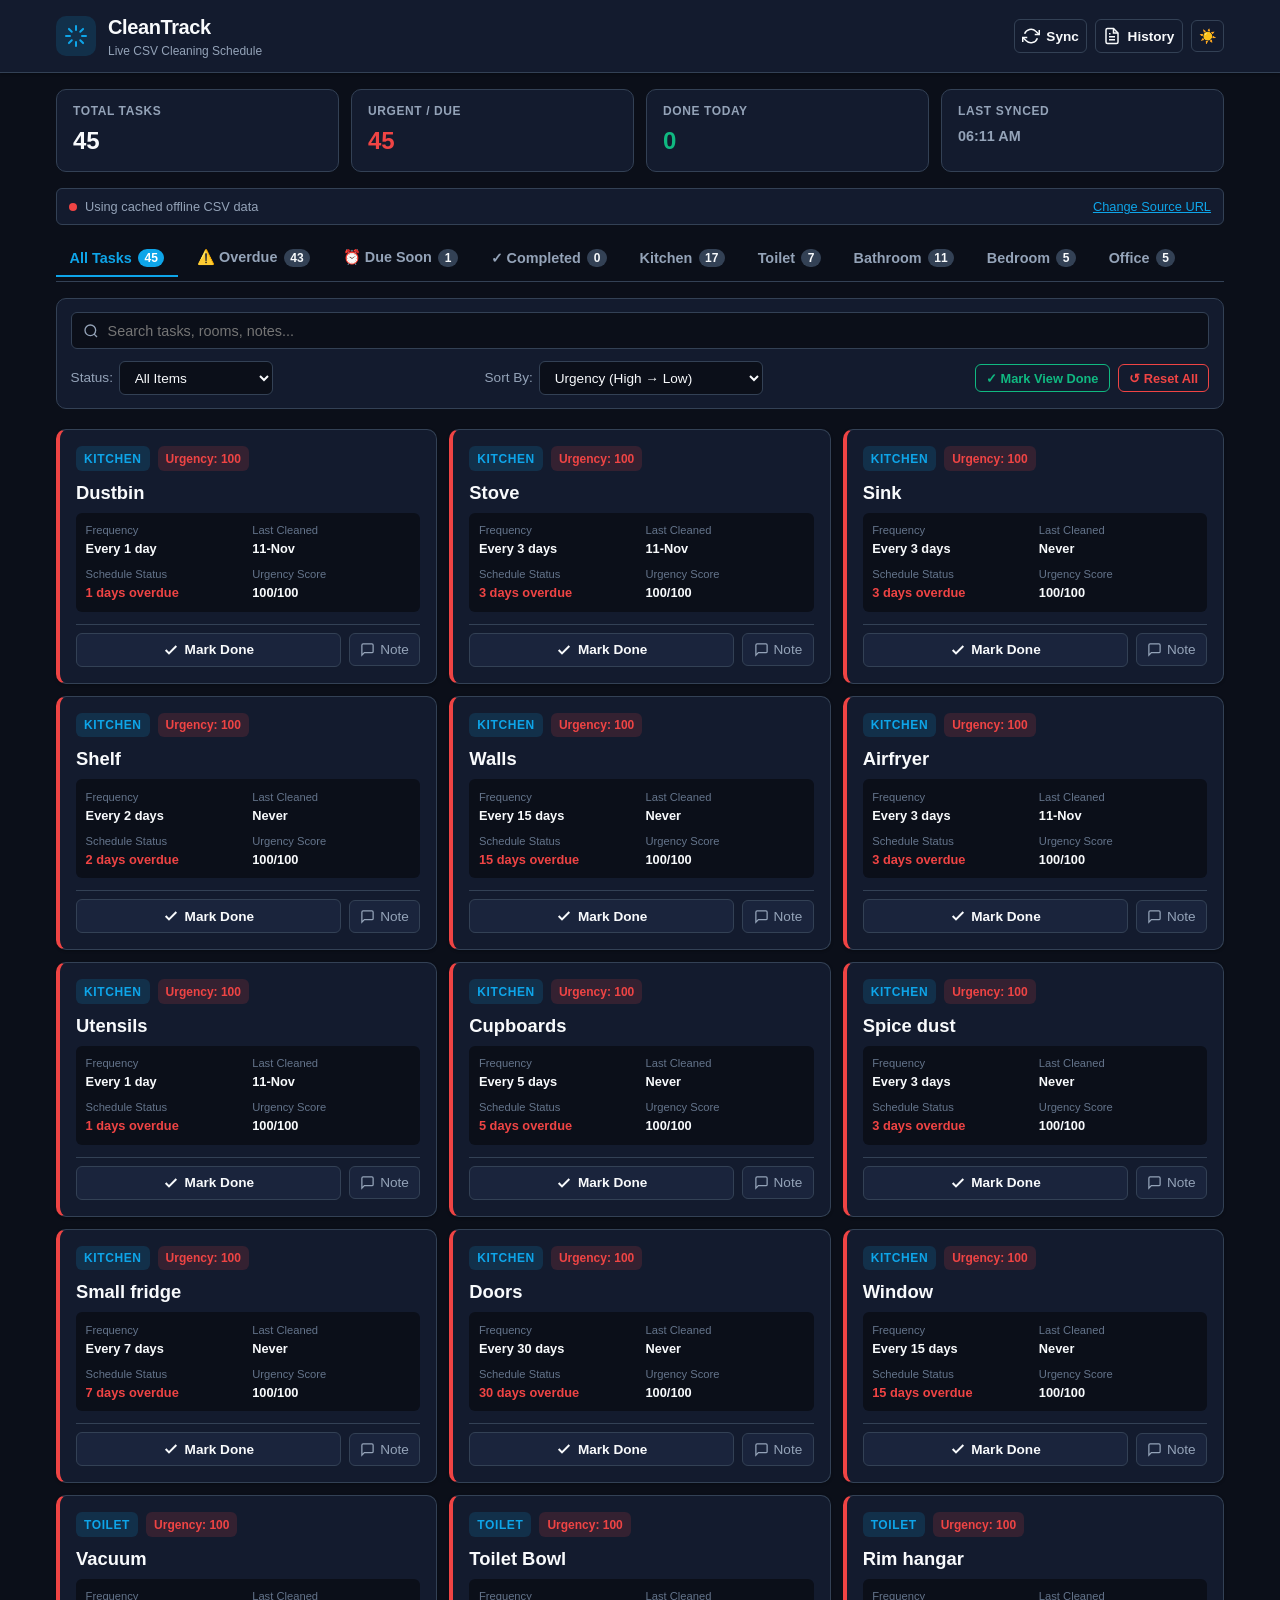
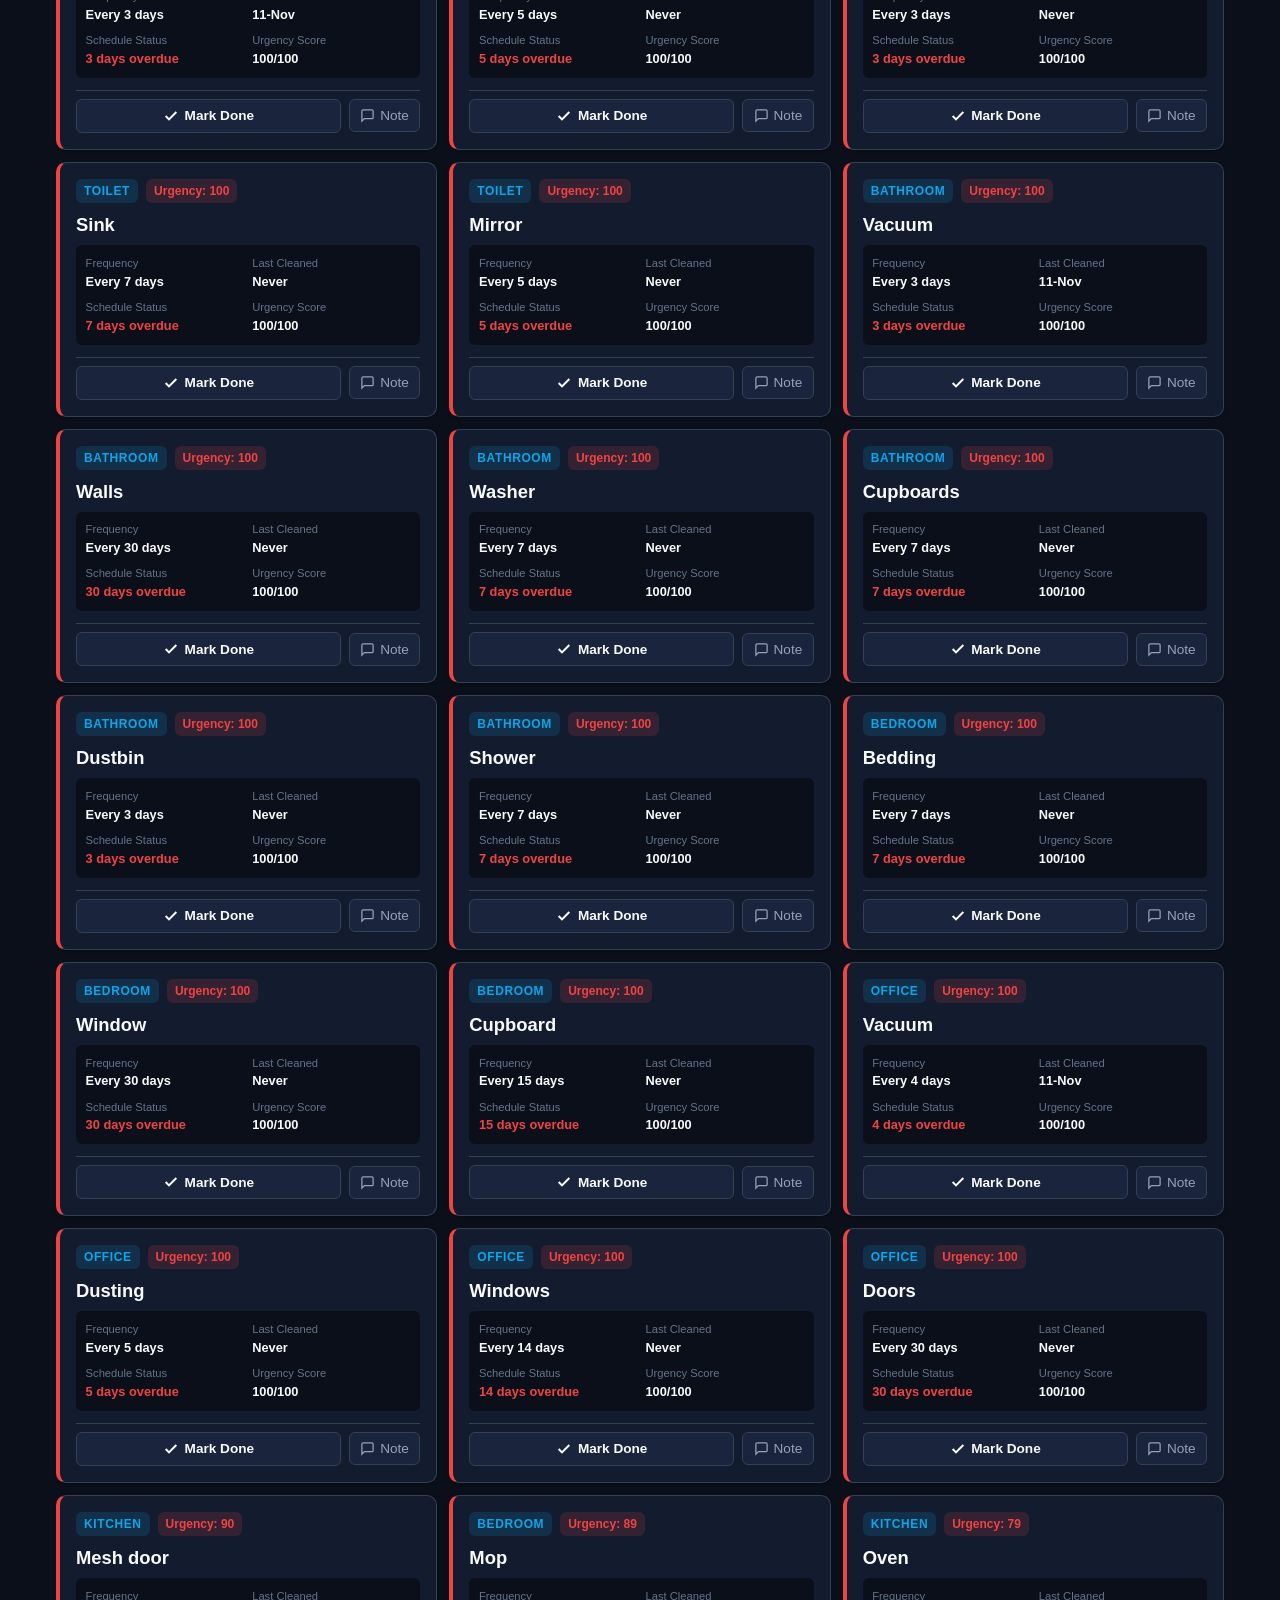
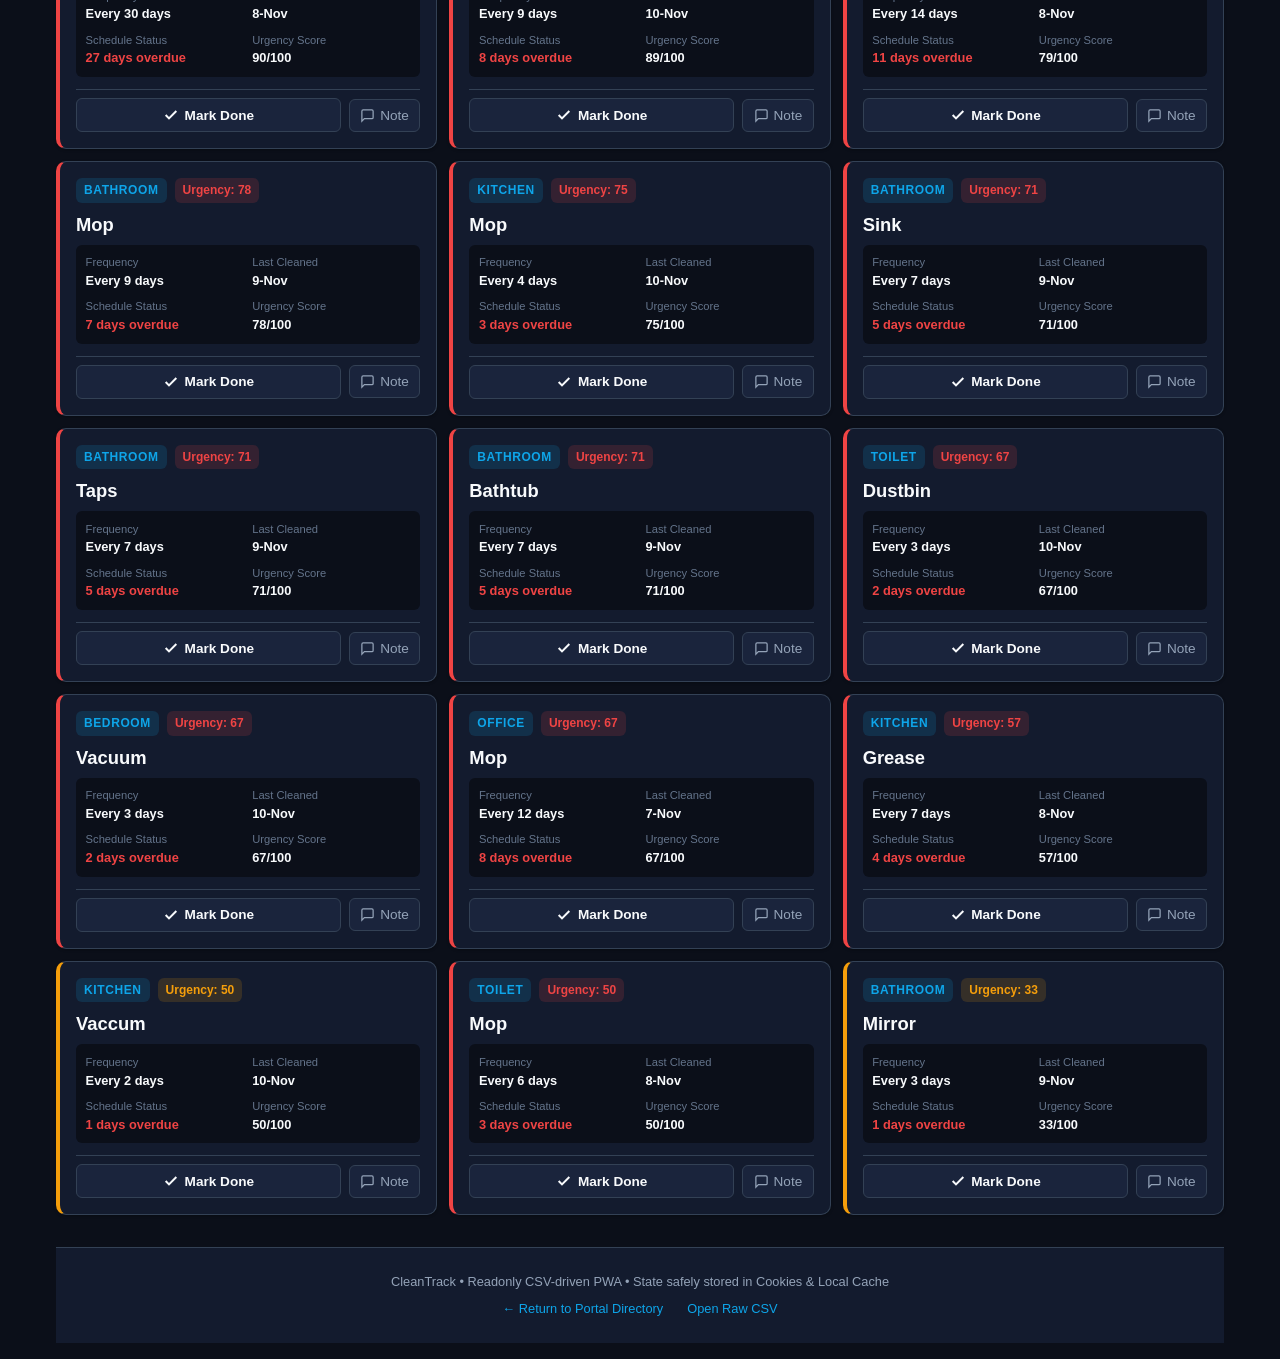
==== cleaning-tracker/index.html @ f86aeda9 "feat(cleaning-tracker): add responsive PWA cleaning tracker app - Fetches and parses live Google She" ====
<!DOCTYPE html>
<html lang="en">
<head>
  <meta charset="UTF-8" />
  <meta name="viewport" content="width=device-width, initial-scale=1.0, maximum-scale=1.0, user-scalable=no" />
  <meta name="theme-color" content="#0ea5e9" />
  <meta name="description" content="Readonly cleaning schedule tracker synced with Google Sheets CSV. Supports tabs, filters, sorting, mark complete, custom notes/comments, cookie persistence, and exportable logs." />
  <title>CleanTrack - Live Cleaning Schedule</title>

  <link rel="manifest" href="manifest.json" />
  <link rel="icon" type="image/png" sizes="192x192" href="icons/icon-192.png" />
  <link rel="apple-touch-icon" href="icons/icon-192.png" />
  <link rel="stylesheet" href="styles.css" />
</head>
<body>
  <!-- Offline / Online Notification Banner -->
  <div id="offlineBanner" class="status-banner hidden">
    <span>⚠️ You are offline. Showing cached cleaning schedule.</span>
  </div>

  <header class="app-header">
    <div class="header-inner">
      <div class="brand">
        <div class="brand-icon">
          <svg width="24" height="24" viewBox="0 0 24 24" fill="none" stroke="currentColor" stroke-width="2" stroke-linecap="round" stroke-linejoin="round">
            <path d="M12 2v4M12 18v4M4.93 4.93l2.83 2.83M16.24 16.24l2.83 2.83M2 12h4M18 12h4M4.93 19.07l2.83-2.83M16.24 7.76l2.83-2.83"/>
          </svg>
        </div>
        <div>
          <h1>CleanTrack</h1>
          <p class="subtitle">Live CSV Cleaning Schedule</p>
        </div>
      </div>
      <div class="header-actions">
        <button id="refreshBtn" class="btn btn-icon" title="Sync latest CSV data" aria-label="Sync CSV">
          <svg width="18" height="18" viewBox="0 0 24 24" fill="none" stroke="currentColor" stroke-width="2">
            <polyline points="23 4 23 10 17 10"></polyline>
            <polyline points="1 20 1 14 7 14"></polyline>
            <path d="M3.51 9a9 9 0 0 1 14.85-3.36L23 10M1 14l4.64 4.36A9 9 0 0 0 20.49 15"></path>
          </svg>
          <span class="btn-label-desktop">Sync</span>
        </button>
        <button id="viewLogsBtn" class="btn btn-icon" title="View & Export Activity Log" aria-label="Activity Logs">
          <svg width="18" height="18" viewBox="0 0 24 24" fill="none" stroke="currentColor" stroke-width="2">
            <path d="M14 2H6a2 2 0 0 0-2 2v16a2 2 0 0 0 2 2h12a2 2 0 0 0 2-2V8z"></path>
            <polyline points="14 2 14 8 20 8"></polyline>
            <line x1="16" y1="13" x2="8" y2="13"></line>
            <line x1="16" y1="17" x2="8" y2="17"></line>
            <polyline points="10 9 9 9 8 9"></polyline>
          </svg>
          <span class="btn-label-desktop">History</span>
          <span id="logBadge" class="badge-pill hidden">0</span>
        </button>
        <button id="themeToggleBtn" class="btn btn-icon" title="Toggle Dark/Light Mode" aria-label="Toggle Theme">
          <span id="themeIcon">🌙</span>
        </button>
      </div>
    </div>
  </header>

  <main class="container">
    <!-- Meta Bar with Last Sync & Stats -->
    <section class="stats-grid">
      <div class="stat-card">
        <span class="stat-label">Total Tasks</span>
        <span id="totalTasksCount" class="stat-value">0</span>
      </div>
      <div class="stat-card stat-urgent">
        <span class="stat-label">Urgent / Due</span>
        <span id="urgentTasksCount" class="stat-value">0</span>
      </div>
      <div class="stat-card stat-success">
        <span class="stat-label">Done Today</span>
        <span id="completedTasksCount" class="stat-value">0</span>
      </div>
      <div class="stat-card">
        <span class="stat-label">Last Synced</span>
        <span id="lastSyncTime" class="stat-value-sub">Never</span>
      </div>
    </section>

    <!-- Source Info Notification Bar -->
    <div class="source-banner">
      <div class="source-info">
        <span class="source-indicator live" id="syncIndicator"></span>
        <span id="syncSourceText">Reading from live Google Sheet CSV</span>
      </div>
      <button id="changeSourceBtn" class="link-btn">Change Source URL</button>
    </div>

    <!-- Navigation Tabs -->
    <nav class="tabs-nav" aria-label="Filter tabs">
      <div class="tabs-scroll" id="tabsContainer">
        <!-- Injected via JavaScript: All, Overdue, Due Today, Completed, and Room Tabs -->
      </div>
    </nav>

    <!-- Filter & Search Controls Bar -->
    <section class="controls-bar">
      <div class="search-box">
        <svg class="search-icon" width="16" height="16" viewBox="0 0 24 24" fill="none" stroke="currentColor" stroke-width="2">
          <circle cx="11" cy="11" r="8"></circle>
          <line x1="21" y1="21" x2="16.65" y2="16.65"></line>
        </svg>
        <input type="text" id="searchInput" placeholder="Search tasks, rooms, notes..." />
        <button id="clearSearchBtn" class="clear-input-btn hidden" aria-label="Clear search">&times;</button>
      </div>

      <div class="filters-row">
        <div class="control-group">
          <label for="statusFilterSelect">Status:</label>
          <select id="statusFilterSelect">
            <option value="all">All Items</option>
            <option value="pending">Pending Only</option>
            <option value="done">Done Only</option>
            <option value="urgent">Urgent Score &ge; 50</option>
            <option value="overdue">Overdue (&lt; 0)</option>
          </select>
        </div>

        <div class="control-group">
          <label for="sortSelect">Sort By:</label>
          <select id="sortSelect">
            <option value="urgency-desc">Urgency (High &rarr; Low)</option>
            <option value="overdue-asc">Schedule (Most Overdue first)</option>
            <option value="name-asc">Task Name (A &rarr; Z)</option>
            <option value="room-asc">Room / Category (A &rarr; Z)</option>
            <option value="interval-asc">Frequency (Shortest first)</option>
          </select>
        </div>

        <div class="bulk-actions">
          <button id="markFilteredDoneBtn" class="btn btn-sm btn-outline-success" title="Mark all filtered items done">
            ✓ Mark View Done
          </button>
          <button id="resetAllBtn" class="btn btn-sm btn-outline-danger" title="Reset all done status back to CSV default">
            ↺ Reset All
          </button>
        </div>
      </div>
    </section>

    <!-- Tasks Grid / List Container -->
    <section class="tasks-section">
      <div id="loadingIndicator" class="loading-state">
        <div class="spinner"></div>
        <p>Loading live cleaning schedule...</p>
      </div>

      <div id="errorState" class="error-state hidden">
        <p id="errorMessage">Failed to fetch CSV data.</p>
        <button id="retryBtn" class="btn btn-primary btn-sm">Retry Sync</button>
      </div>

      <div id="emptyState" class="empty-state hidden">
        <svg width="48" height="48" viewBox="0 0 24 24" fill="none" stroke="currentColor" stroke-width="1.5">
          <circle cx="12" cy="12" r="10"></circle>
          <line x1="8" y1="12" x2="16" y2="12"></line>
        </svg>
        <h3>No matching tasks found</h3>
        <p>Try clearing filters or search criteria.</p>
        <button id="resetFiltersBtn" class="btn btn-secondary btn-sm">Clear Filters</button>
      </div>

      <div id="tasksList" class="tasks-grid">
        <!-- Rendered dynamically via JavaScript -->
      </div>
    </section>

    <!-- Footer Links & Repository Navigation -->
    <footer class="app-footer">
      <p>CleanTrack &bull; Readonly CSV-driven PWA &bull; State safely stored in Cookies & Local Cache</p>
      <div class="footer-links">
        <a href="../index.xml" class="portal-link">&larr; Return to Portal Directory</a>
        <a href="https://docs.google.com/spreadsheets/d/e/2PACX-1vQfpdQZD9w3kREdOGJ4OGvy7gK8DKBzniLpno6vf8O7uY6mfKkf9pQcQxLEQn39VPSLB7IUvFzUKHmH/pub?gid=1369551100&single=true&output=csv" target="_blank" rel="noopener">Open Raw CSV</a>
      </div>
    </footer>
  </main>

  <!-- Comment / Notes Modal -->
  <div id="commentModal" class="modal-backdrop hidden" role="dialog" aria-modal="true" aria-labelledby="commentModalTitle">
    <div class="modal-card">
      <div class="modal-header">
        <h3 id="commentModalTitle">Task Comments &amp; Notes</h3>
        <button class="modal-close" id="closeCommentModalBtn" aria-label="Close modal">&times;</button>
      </div>
      <div class="modal-body">
        <p class="modal-task-context" id="modalTaskInfo"></p>

        <div class="comments-history" id="commentsHistoryList">
          <!-- List of existing comments -->
        </div>

        <form id="commentForm">
          <label for="newCommentInput">Add Note / Comment for this task:</label>
          <textarea id="newCommentInput" rows="3" placeholder="e.g. Needs new sponge, deep scrubbed, replaced filter..."></textarea>
          <div class="modal-actions">
            <button type="button" id="deleteCommentsBtn" class="btn btn-danger btn-sm">Clear Notes</button>
            <button type="submit" class="btn btn-primary btn-sm">Save Note</button>
          </div>
        </form>
      </div>
    </div>
  </div>

  <!-- Activity Log & History Modal with CSV / Text Export -->
  <div id="logModal" class="modal-backdrop hidden" role="dialog" aria-modal="true" aria-labelledby="logModalTitle">
    <div class="modal-card modal-large">
      <div class="modal-header">
        <div class="modal-title-wrap">
          <h3 id="logModalTitle">Activity History &amp; Logs</h3>
          <p class="modal-subtitle">Log of completed tasks, comments, and resets recorded daily</p>
        </div>
        <button class="modal-close" id="closeLogModalBtn" aria-label="Close modal">&times;</button>
      </div>
      <div class="modal-body">
        <div class="log-toolbar">
          <div class="log-stats">
            Total entries: <strong id="logCountDisplay">0</strong>
          </div>
          <div class="log-actions">
            <button id="exportCsvBtn" class="btn btn-sm btn-outline-primary">
              📥 Export CSV
            </button>
            <button id="exportTxtBtn" class="btn btn-sm btn-outline-secondary">
              📄 Export Text
            </button>
            <button id="clearLogsBtn" class="btn btn-sm btn-outline-danger">
              🗑️ Clear Logs
            </button>
          </div>
        </div>

        <div class="log-list-container" id="logListContainer">
          <!-- Dynamic log entries grouped by date -->
        </div>
      </div>
    </div>
  </div>

  <!-- Change CSV Source Modal -->
  <div id="sourceModal" class="modal-backdrop hidden" role="dialog" aria-modal="true" aria-labelledby="sourceModalTitle">
    <div class="modal-card">
      <div class="modal-header">
        <h3 id="sourceModalTitle">Custom CSV Data Source</h3>
        <button class="modal-close" id="closeSourceModalBtn" aria-label="Close modal">&times;</button>
      </div>
      <div class="modal-body">
        <p class="source-hint">The app automatically fetches the default published Google Sheet. You can specify an alternate CSV link or test URL below:</p>
        <div class="input-field-group">
          <label for="customCsvUrlInput">CSV URL:</label>
          <input type="url" id="customCsvUrlInput" class="text-input" />
        </div>
        <div class="modal-actions">
          <button type="button" id="restoreDefaultUrlBtn" class="btn btn-secondary btn-sm">Default Link</button>
          <button type="button" id="saveCustomUrlBtn" class="btn btn-primary btn-sm">Save &amp; Reload</button>
        </div>
      </div>
    </div>
  </div>

  <script src="app.js"></script>
</body>
</html>
---- cleaning-tracker/styles.css ----
:root {
  --bg-color: #0b0f19;
  --surface-color: #131b2e;
  --surface-hover: #1a243c;
  --card-bg: #1e293b;
  --border-color: #334155;
  --text-main: #f8fafc;
  --text-muted: #94a3b8;
  --text-sub: #64748b;
  --primary: #0ea5e9;
  --primary-hover: #38bdf8;
  --primary-light: rgba(14, 165, 233, 0.15);
  --success: #10b981;
  --success-light: rgba(16, 185, 129, 0.15);
  --warning: #f59e0b;
  --warning-light: rgba(245, 158, 11, 0.15);
  --danger: #ef4444;
  --danger-light: rgba(239, 68, 68, 0.15);
  --radius-sm: 6px;
  --radius-md: 10px;
  --radius-lg: 16px;
  --shadow-sm: 0 1px 3px rgba(0,0,0,0.3);
  --shadow-md: 0 4px 6px -1px rgba(0,0,0,0.4);
  --shadow-lg: 0 10px 15px -3px rgba(0,0,0,0.5);
  --transition: all 0.2s ease;
}

[data-theme="light"] {
  --bg-color: #f1f5f9;
  --surface-color: #ffffff;
  --surface-hover: #f8fafc;
  --card-bg: #ffffff;
  --border-color: #cbd5e1;
  --text-main: #0f172a;
  --text-muted: #475569;
  --text-sub: #64748b;
  --primary: #0284c7;
  --primary-hover: #0369a1;
  --primary-light: rgba(2, 132, 199, 0.1);
  --success: #059669;
  --success-light: rgba(5, 150, 105, 0.1);
  --warning: #d97706;
  --warning-light: rgba(217, 119, 6, 0.1);
  --danger: #dc2626;
  --danger-light: rgba(220, 38, 38, 0.1);
  --shadow-sm: 0 1px 3px rgba(0,0,0,0.06);
  --shadow-md: 0 4px 6px -1px rgba(0,0,0,0.08);
  --shadow-lg: 0 10px 15px -3px rgba(0,0,0,0.1);
}

* {
  box-sizing: border-box;
  margin: 0;
  padding: 0;
  -webkit-tap-highlight-color: transparent;
}

body {
  font-family: -apple-system, BlinkMacSystemFont, "Segoe UI", Roboto, Helvetica, Arial, sans-serif;
  background-color: var(--bg-color);
  color: var(--text-main);
  line-height: 1.5;
  min-height: 100vh;
  display: flex;
  flex-direction: column;
}

/* Offline Banner */
.status-banner {
  background: var(--warning);
  color: #000;
  text-align: center;
  padding: 0.5rem;
  font-size: 0.85rem;
  font-weight: 600;
}

/* Header */
.app-header {
  background: var(--surface-color);
  border-bottom: 1px solid var(--border-color);
  position: sticky;
  top: 0;
  z-index: 50;
  box-shadow: var(--shadow-sm);
}

.header-inner {
  max-width: 1200px;
  margin: 0 auto;
  padding: 0.75rem 1rem;
  display: flex;
  align-items: center;
  justify-content: space-between;
}

.brand {
  display: flex;
  align-items: center;
  gap: 0.75rem;
}

.brand-icon {
  background: var(--primary-light);
  color: var(--primary);
  width: 40px;
  height: 40px;
  border-radius: var(--radius-md);
  display: flex;
  align-items: center;
  justify-content: center;
}

.brand h1 {
  font-size: 1.25rem;
  font-weight: 700;
  letter-spacing: -0.02em;
}

.subtitle {
  font-size: 0.75rem;
  color: var(--text-muted);
}

.header-actions {
  display: flex;
  align-items: center;
  gap: 0.5rem;
}

/* Container */
.container {
  max-width: 1200px;
  width: 100%;
  margin: 0 auto;
  padding: 1rem;
  flex: 1;
}

/* Stats Grid */
.stats-grid {
  display: grid;
  grid-template-columns: repeat(2, 1fr);
  gap: 0.75rem;
  margin-bottom: 1rem;
}

@media (min-width: 640px) {
  .stats-grid {
    grid-template-columns: repeat(4, 1fr);
  }
}

.stat-card {
  background: var(--surface-color);
  border: 1px solid var(--border-color);
  border-radius: var(--radius-md);
  padding: 0.75rem 1rem;
  display: flex;
  flex-direction: column;
}

.stat-label {
  font-size: 0.75rem;
  color: var(--text-muted);
  text-transform: uppercase;
  font-weight: 600;
  letter-spacing: 0.05em;
}

.stat-value {
  font-size: 1.5rem;
  font-weight: 700;
  color: var(--text-main);
  margin-top: 0.2rem;
}

.stat-value-sub {
  font-size: 0.9rem;
  font-weight: 600;
  color: var(--text-muted);
  margin-top: 0.4rem;
}

.stat-urgent .stat-value {
  color: var(--danger);
}

.stat-success .stat-value {
  color: var(--success);
}

/* Source Banner */
.source-banner {
  display: flex;
  justify-content: space-between;
  align-items: center;
  background: var(--surface-color);
  border: 1px solid var(--border-color);
  border-radius: var(--radius-sm);
  padding: 0.5rem 0.75rem;
  font-size: 0.8rem;
  color: var(--text-muted);
  margin-bottom: 1rem;
}

.source-info {
  display: flex;
  align-items: center;
  gap: 0.5rem;
}

.source-indicator {
  width: 8px;
  height: 8px;
  border-radius: 50%;
  background: var(--success);
}

.source-indicator.error {
  background: var(--danger);
}

/* Tabs Navigation */
.tabs-nav {
  margin-bottom: 1rem;
  border-bottom: 1px solid var(--border-color);
  overflow: hidden;
}

.tabs-scroll {
  display: flex;
  gap: 0.35rem;
  overflow-x: auto;
  scrollbar-width: none;
  -ms-overflow-style: none;
  padding-bottom: 4px;
}

.tabs-scroll::-webkit-scrollbar {
  display: none;
}

.tab-btn {
  background: transparent;
  color: var(--text-muted);
  border: none;
  border-bottom: 2px solid transparent;
  padding: 0.5rem 0.85rem;
  font-size: 0.9rem;
  font-weight: 600;
  white-space: nowrap;
  cursor: pointer;
  transition: var(--transition);
  display: flex;
  align-items: center;
  gap: 0.4rem;
}

.tab-btn:hover {
  color: var(--text-main);
}

.tab-btn.active {
  color: var(--primary);
  border-bottom-color: var(--primary);
}

.tab-count {
  background: var(--border-color);
  color: var(--text-main);
  padding: 0.1rem 0.4rem;
  border-radius: 999px;
  font-size: 0.75rem;
  font-weight: 700;
}

.tab-btn.active .tab-count {
  background: var(--primary);
  color: #fff;
}

/* Controls Bar */
.controls-bar {
  background: var(--surface-color);
  border: 1px solid var(--border-color);
  border-radius: var(--radius-md);
  padding: 0.85rem;
  margin-bottom: 1.25rem;
  display: flex;
  flex-direction: column;
  gap: 0.75rem;
}

.search-box {
  position: relative;
  display: flex;
  align-items: center;
}

.search-icon {
  position: absolute;
  left: 0.75rem;
  color: var(--text-muted);
  pointer-events: none;
}

.search-box input {
  width: 100%;
  padding: 0.6rem 2.2rem 0.6rem 2.25rem;
  background: var(--bg-color);
  border: 1px solid var(--border-color);
  border-radius: var(--radius-sm);
  color: var(--text-main);
  font-size: 0.9rem;
}

.search-box input:focus {
  outline: none;
  border-color: var(--primary);
}

.clear-input-btn {
  position: absolute;
  right: 0.75rem;
  background: transparent;
  border: none;
  color: var(--text-muted);
  font-size: 1.2rem;
  cursor: pointer;
}

.filters-row {
  display: flex;
  flex-wrap: wrap;
  align-items: center;
  justify-content: space-between;
  gap: 0.75rem;
}

.control-group {
  display: flex;
  align-items: center;
  gap: 0.4rem;
  font-size: 0.85rem;
  color: var(--text-muted);
}

.control-group select {
  background: var(--bg-color);
  border: 1px solid var(--border-color);
  border-radius: var(--radius-sm);
  color: var(--text-main);
  padding: 0.45rem 0.65rem;
  font-size: 0.85rem;
  cursor: pointer;
}

.control-group select:focus {
  outline: none;
  border-color: var(--primary);
}

.bulk-actions {
  display: flex;
  gap: 0.5rem;
}

/* Buttons */
.btn {
  display: inline-flex;
  align-items: center;
  justify-content: center;
  gap: 0.4rem;
  padding: 0.5rem 0.9rem;
  border-radius: var(--radius-sm);
  font-size: 0.875rem;
  font-weight: 600;
  border: 1px solid transparent;
  cursor: pointer;
  transition: var(--transition);
  text-decoration: none;
}

.btn-sm {
  padding: 0.35rem 0.65rem;
  font-size: 0.8rem;
}

.btn-primary {
  background: var(--primary);
  color: #fff;
}
.btn-primary:hover {
  background: var(--primary-hover);
}

.btn-secondary {
  background: var(--border-color);
  color: var(--text-main);
}
.btn-secondary:hover {
  background: #475569;
}

.btn-danger {
  background: var(--danger);
  color: #fff;
}

.btn-outline-primary {
  background: transparent;
  border-color: var(--primary);
  color: var(--primary);
}
.btn-outline-primary:hover {
  background: var(--primary-light);
}

.btn-outline-secondary {
  background: transparent;
  border-color: var(--border-color);
  color: var(--text-main);
}
.btn-outline-secondary:hover {
  background: var(--border-color);
}

.btn-outline-success {
  background: transparent;
  border-color: var(--success);
  color: var(--success);
}
.btn-outline-success:hover {
  background: var(--success-light);
}

.btn-outline-danger {
  background: transparent;
  border-color: var(--danger);
  color: var(--danger);
}
.btn-outline-danger:hover {
  background: var(--danger-light);
}

.btn-icon {
  background: transparent;
  border: 1px solid var(--border-color);
  color: var(--text-main);
  padding: 0.45rem;
  border-radius: var(--radius-sm);
  position: relative;
}

.btn-icon:hover {
  background: var(--surface-hover);
}

.btn-label-desktop {
  display: none;
}

@media (min-width: 640px) {
  .btn-label-desktop {
    display: inline;
    font-size: 0.85rem;
  }
}

.link-btn {
  background: none;
  border: none;
  color: var(--primary);
  cursor: pointer;
  font-size: 0.8rem;
  text-decoration: underline;
}

/* Badge Pill */
.badge-pill {
  position: absolute;
  top: -4px;
  right: -4px;
  background: var(--primary);
  color: #fff;
  font-size: 0.65rem;
  font-weight: 700;
  padding: 0.1rem 0.35rem;
  border-radius: 999px;
}

/* Tasks Grid */
.tasks-grid {
  display: grid;
  grid-template-columns: 1fr;
  gap: 0.75rem;
}

@media (min-width: 768px) {
  .tasks-grid {
    grid-template-columns: repeat(2, 1fr);
  }
}

@media (min-width: 1080px) {
  .tasks-grid {
    grid-template-columns: repeat(3, 1fr);
  }
}

/* Task Card */
.task-card {
  background: var(--surface-color);
  border: 1px solid var(--border-color);
  border-radius: var(--radius-md);
  padding: 1rem;
  display: flex;
  flex-direction: column;
  justify-content: space-between;
  box-shadow: var(--shadow-sm);
  position: relative;
  transition: var(--transition);
}

.task-card:hover {
  transform: translateY(-2px);
  box-shadow: var(--shadow-md);
  border-color: #475569;
}

.task-card.is-completed {
  border-left: 4px solid var(--success);
  opacity: 0.88;
}

.task-card.is-urgent {
  border-left: 4px solid var(--danger);
}

.task-card.is-warning {
  border-left: 4px solid var(--warning);
}

.task-card-header {
  display: flex;
  justify-content: space-between;
  align-items: flex-start;
  margin-bottom: 0.5rem;
}

.task-meta-top {
  display: flex;
  align-items: center;
  gap: 0.5rem;
  flex-wrap: wrap;
}

.room-badge {
  background: var(--primary-light);
  color: var(--primary);
  font-size: 0.75rem;
  font-weight: 700;
  padding: 0.2rem 0.5rem;
  border-radius: var(--radius-sm);
  text-transform: uppercase;
  letter-spacing: 0.05em;
}

.urgency-badge {
  font-size: 0.75rem;
  font-weight: 700;
  padding: 0.2rem 0.5rem;
  border-radius: var(--radius-sm);
}

.urgency-high {
  background: var(--danger-light);
  color: var(--danger);
}

.urgency-medium {
  background: var(--warning-light);
  color: var(--warning);
}

.urgency-low {
  background: var(--success-light);
  color: var(--success);
}

.task-title {
  font-size: 1.15rem;
  font-weight: 700;
  color: var(--text-main);
  margin-bottom: 0.4rem;
  display: flex;
  align-items: center;
  gap: 0.4rem;
}

.task-card.is-completed .task-title {
  text-decoration: line-through;
  color: var(--text-muted);
}

.task-details {
  display: grid;
  grid-template-columns: repeat(2, 1fr);
  gap: 0.5rem;
  font-size: 0.8rem;
  color: var(--text-muted);
  background: var(--bg-color);
  padding: 0.6rem;
  border-radius: var(--radius-sm);
  margin-bottom: 0.75rem;
}

.detail-item {
  display: flex;
  flex-direction: column;
}

.detail-label {
  font-size: 0.7rem;
  color: var(--text-sub);
}

.detail-value {
  font-weight: 600;
  color: var(--text-main);
}

.task-comment-preview {
  font-size: 0.8rem;
  background: rgba(14, 165, 233, 0.08);
  border-left: 2px solid var(--primary);
  padding: 0.4rem 0.6rem;
  border-radius: 0 var(--radius-sm) var(--radius-sm) 0;
  margin-bottom: 0.75rem;
  color: var(--text-muted);
  font-style: italic;
  display: flex;
  justify-content: space-between;
  align-items: center;
}

.task-actions {
  display: flex;
  align-items: center;
  justify-content: space-between;
  gap: 0.5rem;
  margin-top: auto;
  padding-top: 0.5rem;
  border-top: 1px solid var(--border-color);
}

.btn-done {
  flex: 1;
  background: var(--surface-hover);
  border: 1px solid var(--border-color);
  color: var(--text-main);
  padding: 0.5rem;
  border-radius: var(--radius-sm);
  font-size: 0.85rem;
  font-weight: 600;
  cursor: pointer;
  display: flex;
  align-items: center;
  justify-content: center;
  gap: 0.35rem;
  transition: var(--transition);
}

.btn-done:hover {
  background: var(--success);
  border-color: var(--success);
  color: #fff;
}

.btn-done.completed {
  background: var(--success);
  border-color: var(--success);
  color: #fff;
}

.btn-comment {
  background: var(--surface-hover);
  border: 1px solid var(--border-color);
  color: var(--text-muted);
  padding: 0.5rem 0.65rem;
  border-radius: var(--radius-sm);
  font-size: 0.85rem;
  cursor: pointer;
  display: flex;
  align-items: center;
  gap: 0.3rem;
  transition: var(--transition);
}

.btn-comment:hover {
  color: var(--primary);
  border-color: var(--primary);
}

.btn-comment.has-notes {
  color: var(--primary);
  border-color: var(--primary);
  background: var(--primary-light);
}

.btn-reset-single {
  background: transparent;
  border: 1px solid var(--border-color);
  color: var(--text-muted);
  padding: 0.5rem;
  border-radius: var(--radius-sm);
  font-size: 0.85rem;
  cursor: pointer;
  transition: var(--transition);
}

.btn-reset-single:hover {
  color: var(--danger);
  border-color: var(--danger);
}

/* Modals */
.modal-backdrop {
  position: fixed;
  inset: 0;
  background: rgba(0, 0, 0, 0.7);
  display: flex;
  align-items: center;
  justify-content: center;
  z-index: 100;
  padding: 1rem;
  backdrop-filter: blur(4px);
}

.modal-backdrop.hidden {
  display: none;
}

.modal-card {
  background: var(--surface-color);
  border: 1px solid var(--border-color);
  border-radius: var(--radius-lg);
  width: 100%;
  max-width: 500px;
  max-height: 90vh;
  display: flex;
  flex-direction: column;
  box-shadow: var(--shadow-lg);
  overflow: hidden;
}

.modal-large {
  max-width: 750px;
}

.modal-header {
  padding: 1rem 1.25rem;
  border-bottom: 1px solid var(--border-color);
  display: flex;
  justify-content: space-between;
  align-items: center;
}

.modal-header h3 {
  font-size: 1.15rem;
  font-weight: 700;
}

.modal-subtitle {
  font-size: 0.8rem;
  color: var(--text-muted);
}

.modal-close {
  background: none;
  border: none;
  color: var(--text-muted);
  font-size: 1.5rem;
  cursor: pointer;
  line-height: 1;
}

.modal-close:hover {
  color: var(--text-main);
}

.modal-body {
  padding: 1.25rem;
  overflow-y: auto;
}

.modal-task-context {
  font-size: 0.9rem;
  color: var(--primary);
  font-weight: 600;
  margin-bottom: 1rem;
  padding-bottom: 0.5rem;
  border-bottom: 1px solid var(--border-color);
}

.comments-history {
  margin-bottom: 1rem;
  max-height: 180px;
  overflow-y: auto;
  display: flex;
  flex-direction: column;
  gap: 0.5rem;
}

.comment-entry {
  background: var(--bg-color);
  border: 1px solid var(--border-color);
  border-radius: var(--radius-sm);
  padding: 0.5rem 0.75rem;
  font-size: 0.85rem;
}

.comment-meta {
  font-size: 0.75rem;
  color: var(--text-sub);
  margin-bottom: 0.2rem;
}

.modal-body label {
  display: block;
  font-size: 0.85rem;
  font-weight: 600;
  margin-bottom: 0.4rem;
}

.modal-body textarea, .text-input {
  width: 100%;
  padding: 0.6rem;
  background: var(--bg-color);
  border: 1px solid var(--border-color);
  border-radius: var(--radius-sm);
  color: var(--text-main);
  font-family: inherit;
  font-size: 0.9rem;
  margin-bottom: 1rem;
}

.modal-body textarea:focus, .text-input:focus {
  outline: none;
  border-color: var(--primary);
}

.modal-actions {
  display: flex;
  justify-content: flex-end;
  gap: 0.5rem;
}

/* Activity Log Modal Styles */
.log-toolbar {
  display: flex;
  flex-wrap: wrap;
  justify-content: space-between;
  align-items: center;
  gap: 0.75rem;
  padding-bottom: 1rem;
  margin-bottom: 1rem;
  border-bottom: 1px solid var(--border-color);
}

.log-stats {
  font-size: 0.9rem;
  color: var(--text-muted);
}

.log-actions {
  display: flex;
  gap: 0.5rem;
  flex-wrap: wrap;
}

.log-list-container {
  display: flex;
  flex-direction: column;
  gap: 0.6rem;
  max-height: 55vh;
  overflow-y: auto;
}

.log-group-date {
  font-size: 0.85rem;
  font-weight: 700;
  color: var(--primary);
  margin-top: 0.5rem;
  padding-bottom: 0.2rem;
  border-bottom: 1px solid var(--border-color);
}

.log-item {
  background: var(--bg-color);
  border: 1px solid var(--border-color);
  border-radius: var(--radius-sm);
  padding: 0.6rem 0.8rem;
  display: flex;
  align-items: flex-start;
  gap: 0.75rem;
  font-size: 0.85rem;
}

.log-item-icon {
  font-size: 1.1rem;
  line-height: 1;
}

.log-item-content {
  flex: 1;
}

.log-item-title {
  font-weight: 600;
  color: var(--text-main);
}

.log-item-meta {
  font-size: 0.75rem;
  color: var(--text-sub);
}

.log-item-details {
  margin-top: 0.25rem;
  font-style: italic;
  color: var(--text-muted);
}

/* Loading & Empty States */
.loading-state, .error-state, .empty-state {
  text-align: center;
  padding: 3rem 1rem;
  color: var(--text-muted);
}

.spinner {
  width: 36px;
  height: 36px;
  border: 3px solid var(--border-color);
  border-top-color: var(--primary);
  border-radius: 50%;
  animation: spin 0.8s linear infinite;
  margin: 0 auto 1rem;
}

@keyframes spin {
  to { transform: rotate(360deg); }
}

.hidden {
  display: none !important;
}

/* Footer */
.app-footer {
  margin-top: 2rem;
  padding: 1.5rem 1rem;
  text-align: center;
  border-top: 1px solid var(--border-color);
  font-size: 0.8rem;
  color: var(--text-muted);
  background: var(--surface-color);
}

.footer-links {
  margin-top: 0.5rem;
  display: flex;
  justify-content: center;
  gap: 1.5rem;
}

.footer-links a {
  color: var(--primary);
  text-decoration: none;
}

.footer-links a:hover {
  text-decoration: underline;
}

/* Mobile Optimizations */
@media (max-width: 640px) {
  .header-inner {
    padding: 0.5rem 0.75rem;
  }
  .container {
    padding: 0.75rem;
  }
  .controls-bar {
    padding: 0.65rem;
  }
  .filters-row {
    flex-direction: column;
    align-items: stretch;
  }
  .control-group {
    justify-content: space-between;
  }
  .control-group select {
    flex: 1;
    max-width: 65%;
  }
  .bulk-actions {
    justify-content: space-between;
  }
  .bulk-actions button {
    flex: 1;
  }
}
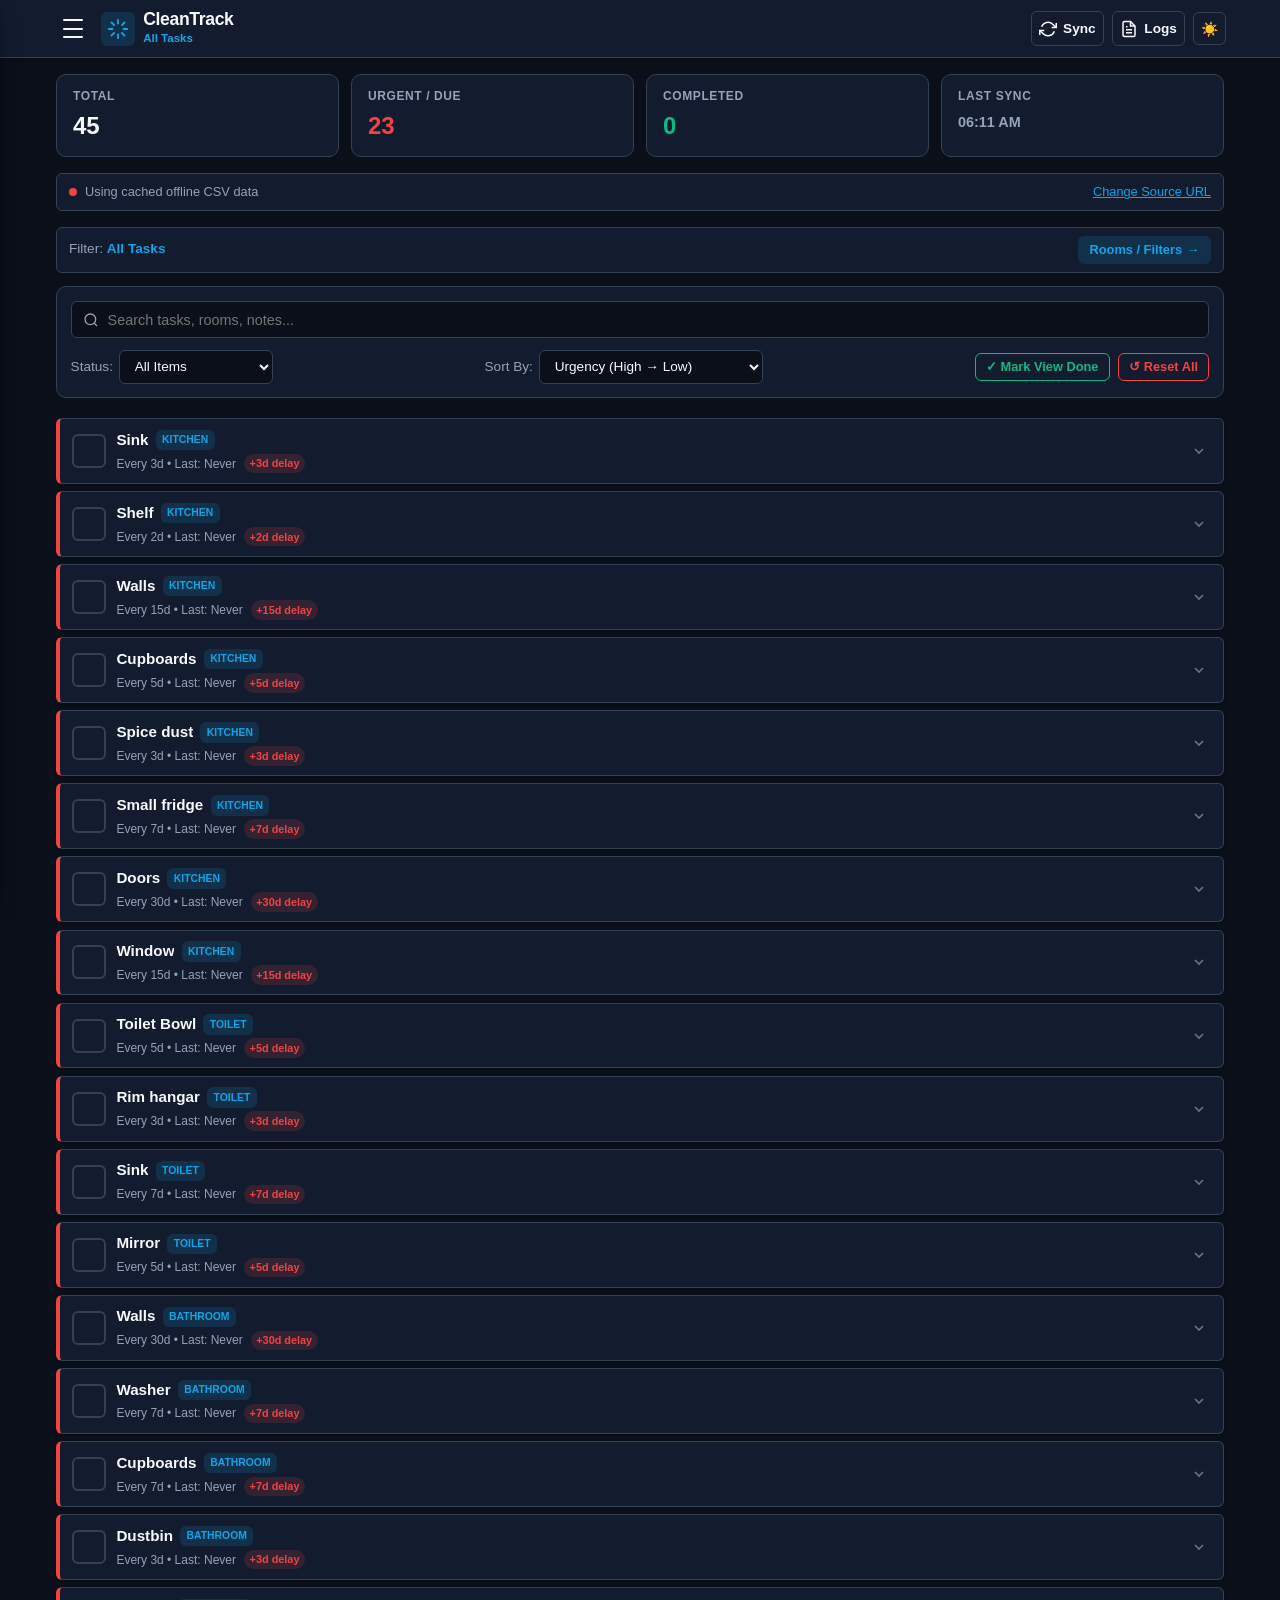
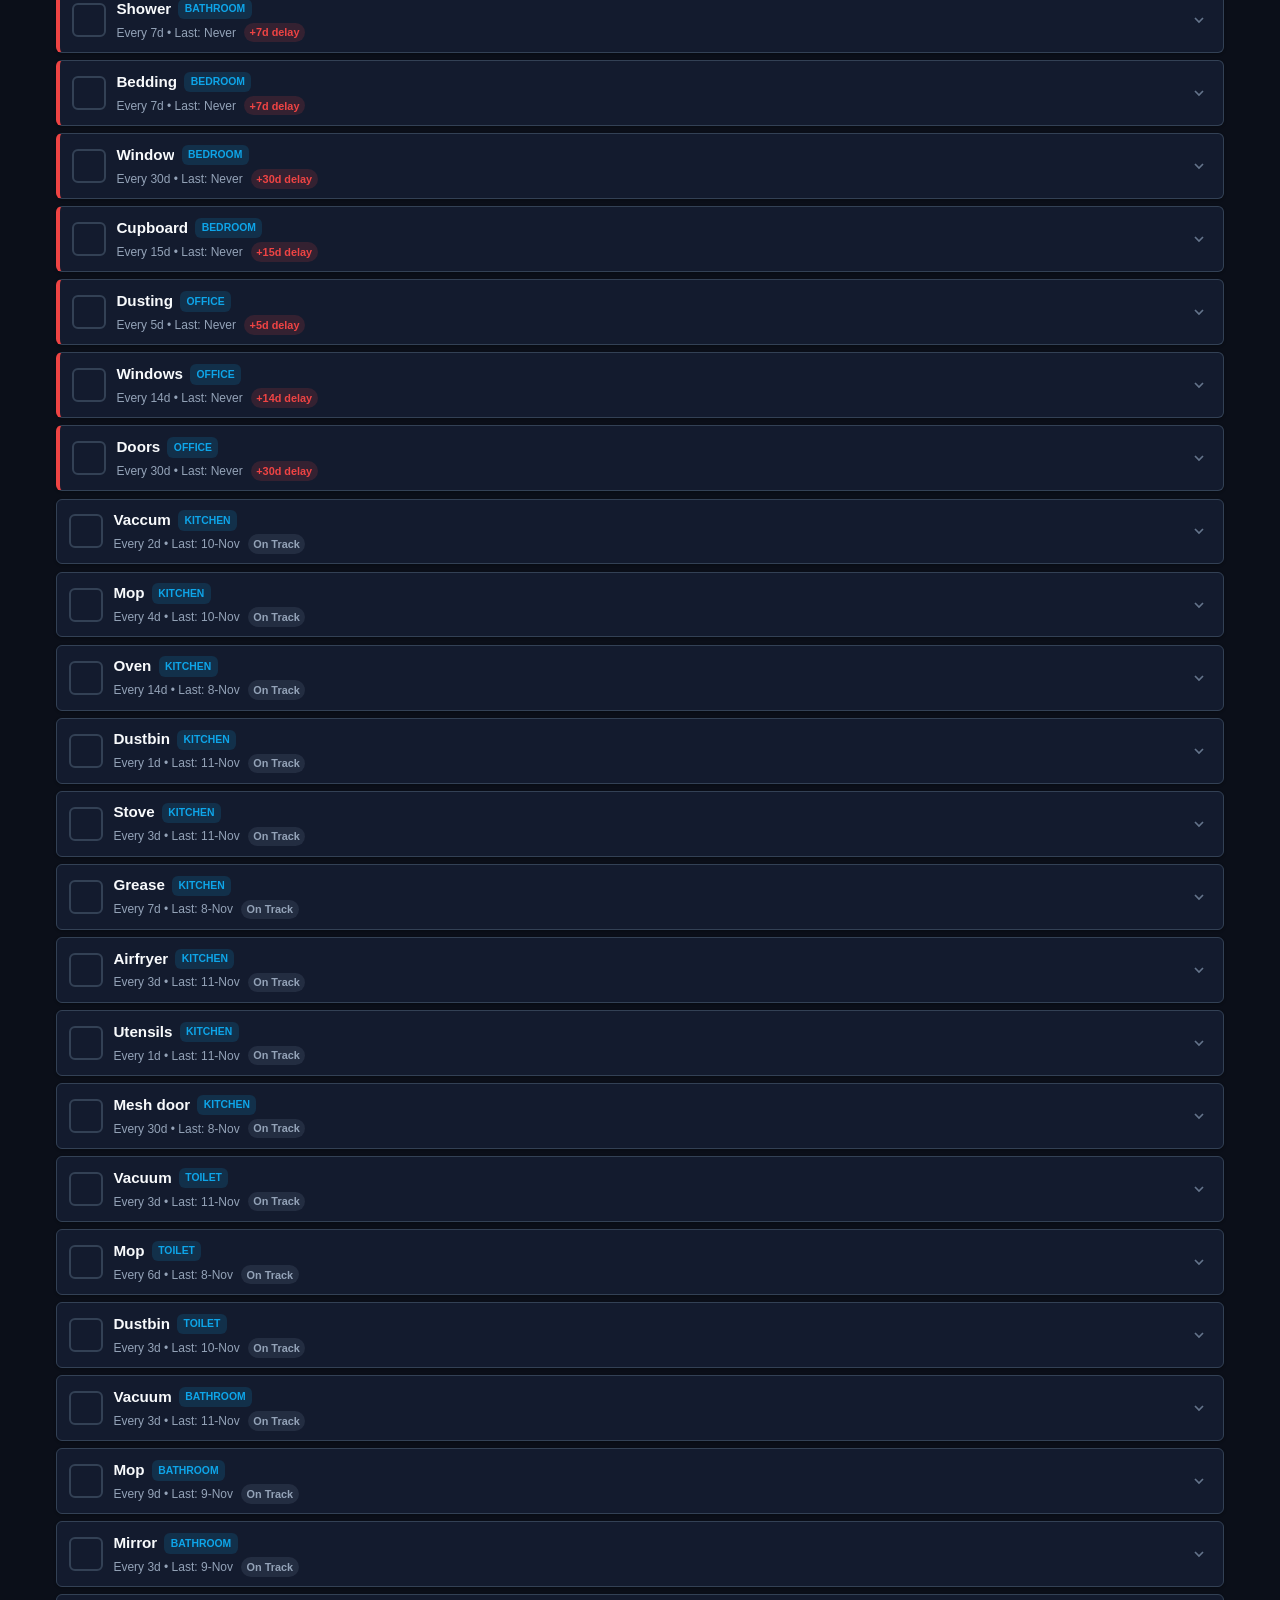
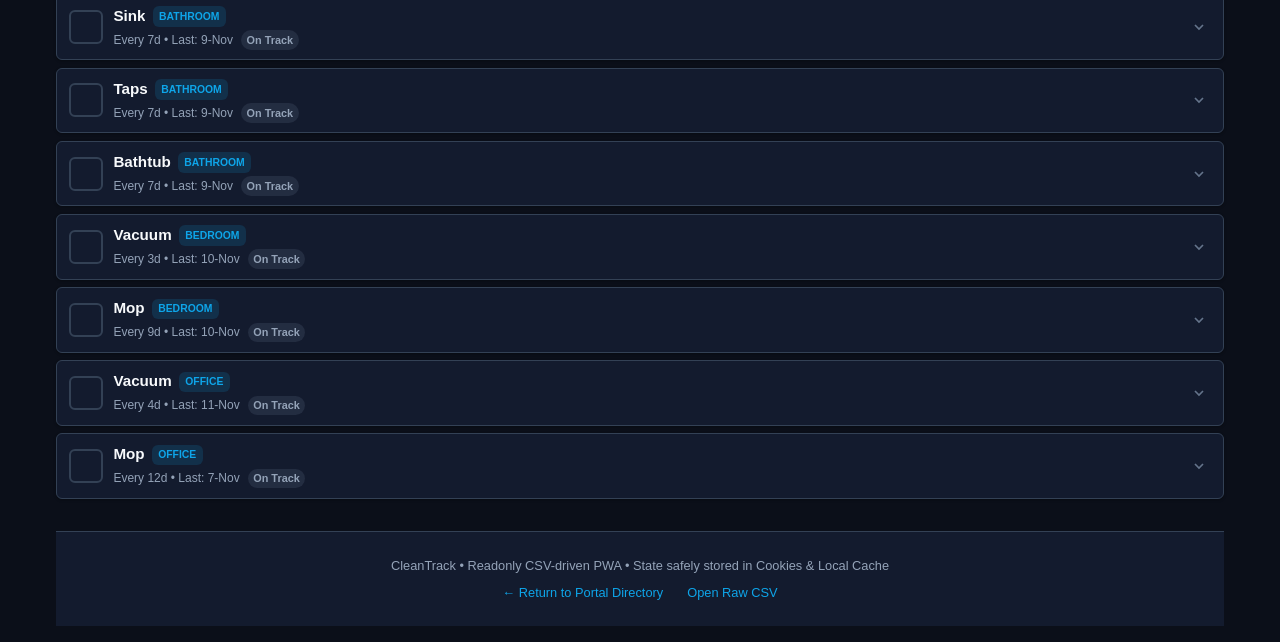
==== commit 4c5cc284: "feat(cleaning-tracker): mobile redesign with hamburger drawer and single-line list items - Treat neg" ====
--- a/cleaning-tracker/index.html
+++ b/cleaning-tracker/index.html
@@ -20,17 +20,25 @@
 
   <header class="app-header">
     <div class="header-inner">
-      <div class="brand">
-        <div class="brand-icon">
-          <svg width="24" height="24" viewBox="0 0 24 24" fill="none" stroke="currentColor" stroke-width="2" stroke-linecap="round" stroke-linejoin="round">
-            <path d="M12 2v4M12 18v4M4.93 4.93l2.83 2.83M16.24 16.24l2.83 2.83M2 12h4M18 12h4M4.93 19.07l2.83-2.83M16.24 7.76l2.83-2.83"/>
-          </svg>
-        </div>
-        <div>
-          <h1>CleanTrack</h1>
-          <p class="subtitle">Live CSV Cleaning Schedule</p>
-        </div>
-      </div>
+      <div class="brand-group">
+        <button id="hamburgerBtn" class="btn btn-hamburger" aria-label="Open Room Navigation Menu" title="Open Rooms Menu">
+          <span class="hamburger-bar"></span>
+          <span class="hamburger-bar"></span>
+          <span class="hamburger-bar"></span>
+        </button>
+        <div class="brand">
+          <div class="brand-icon">
+            <svg width="22" height="22" viewBox="0 0 24 24" fill="none" stroke="currentColor" stroke-width="2" stroke-linecap="round" stroke-linejoin="round">
+              <path d="M12 2v4M12 18v4M4.93 4.93l2.83 2.83M16.24 16.24l2.83 2.83M2 12h4M18 12h4M4.93 19.07l2.83-2.83M16.24 7.76l2.83-2.83"/>
+            </svg>
+          </div>
+          <div>
+            <h1>CleanTrack</h1>
+            <p class="subtitle" id="activeFilterHeading">All Rooms</p>
+          </div>
+        </div>
+      </div>
+
       <div class="header-actions">
         <button id="refreshBtn" class="btn btn-icon" title="Sync latest CSV data" aria-label="Sync CSV">
           <svg width="18" height="18" viewBox="0 0 24 24" fill="none" stroke="currentColor" stroke-width="2">
@@ -48,7 +56,7 @@
             <line x1="16" y1="17" x2="8" y2="17"></line>
             <polyline points="10 9 9 9 8 9"></polyline>
           </svg>
-          <span class="btn-label-desktop">History</span>
+          <span class="btn-label-desktop">Logs</span>
           <span id="logBadge" class="badge-pill hidden">0</span>
         </button>
         <button id="themeToggleBtn" class="btn btn-icon" title="Toggle Dark/Light Mode" aria-label="Toggle Theme">
@@ -58,11 +66,46 @@
     </div>
   </header>
 
+  <!-- Side Navigation Drawer for Mobile & Desktop -->
+  <div id="drawerBackdrop" class="drawer-backdrop hidden"></div>
+  <aside id="sideDrawer" class="side-drawer" aria-label="Side menu navigation">
+    <div class="drawer-header">
+      <div class="drawer-title">
+        <span class="drawer-icon">🧹</span>
+        <h3>Cleaning Rooms</h3>
+      </div>
+      <button id="closeDrawerBtn" class="btn-close-drawer" aria-label="Close menu">&times;</button>
+    </div>
+
+    <div class="drawer-body">
+      <div class="drawer-section">
+        <div class="drawer-section-title">Quick Views</div>
+        <div class="drawer-items" id="quickFilterItems">
+          <!-- Injected via JavaScript: All, Overdue, Due Soon, Completed -->
+        </div>
+      </div>
+
+      <div class="drawer-section">
+        <div class="drawer-section-title">Rooms &amp; Areas</div>
+        <div class="drawer-items" id="roomFilterItems">
+          <!-- Injected via JavaScript: Kitchen, Toilet, Bathroom, Bedroom, Office -->
+        </div>
+      </div>
+
+      <div class="drawer-section drawer-meta-links">
+        <div class="drawer-section-title">App Tools</div>
+        <button id="drawerOpenLogsBtn" class="drawer-link-btn">📜 View Activity History</button>
+        <button id="drawerOpenSourceBtn" class="drawer-link-btn">⚙️ Change CSV Link</button>
+        <a href="../index.xml" class="drawer-link-btn">📁 Portal Directory</a>
+      </div>
+    </div>
+  </aside>
+
   <main class="container">
     <!-- Meta Bar with Last Sync & Stats -->
     <section class="stats-grid">
       <div class="stat-card">
-        <span class="stat-label">Total Tasks</span>
+        <span class="stat-label">Total</span>
         <span id="totalTasksCount" class="stat-value">0</span>
       </div>
       <div class="stat-card stat-urgent">
@@ -70,11 +113,11 @@
         <span id="urgentTasksCount" class="stat-value">0</span>
       </div>
       <div class="stat-card stat-success">
-        <span class="stat-label">Done Today</span>
+        <span class="stat-label">Completed</span>
         <span id="completedTasksCount" class="stat-value">0</span>
       </div>
       <div class="stat-card">
-        <span class="stat-label">Last Synced</span>
+        <span class="stat-label">Last Sync</span>
         <span id="lastSyncTime" class="stat-value-sub">Never</span>
       </div>
     </section>
@@ -88,12 +131,15 @@
       <button id="changeSourceBtn" class="link-btn">Change Source URL</button>
     </div>
 
-    <!-- Navigation Tabs -->
-    <nav class="tabs-nav" aria-label="Filter tabs">
-      <div class="tabs-scroll" id="tabsContainer">
-        <!-- Injected via JavaScript: All, Overdue, Due Today, Completed, and Room Tabs -->
-      </div>
-    </nav>
+    <!-- Active Filter Indicator Pill on Mobile -->
+    <div class="filter-pill-bar">
+      <div class="active-filter-indicator">
+        Filter: <strong id="currentFilterLabel">All Tasks</strong>
+      </div>
+      <button id="openMenuPillBtn" class="pill-btn">
+        <span>Rooms / Filters</span> &rarr;
+      </button>
+    </div>
 
     <!-- Filter & Search Controls Bar -->
     <section class="controls-bar">
@@ -162,8 +208,8 @@
         <button id="resetFiltersBtn" class="btn btn-secondary btn-sm">Clear Filters</button>
       </div>
 
-      <div id="tasksList" class="tasks-grid">
-        <!-- Rendered dynamically via JavaScript -->
+      <div id="tasksList" class="tasks-list-view">
+        <!-- Rendered dynamically via JavaScript as compact single line list items -->
       </div>
     </section>
 
--- a/cleaning-tracker/styles.css
+++ b/cleaning-tracker/styles.css
@@ -88,38 +88,73 @@
 .header-inner {
   max-width: 1200px;
   margin: 0 auto;
-  padding: 0.75rem 1rem;
+  padding: 0.6rem 0.85rem;
   display: flex;
   align-items: center;
   justify-content: space-between;
 }
 
+.brand-group {
+  display: flex;
+  align-items: center;
+  gap: 0.6rem;
+}
+
+/* Hamburger button */
+.btn-hamburger {
+  background: transparent;
+  border: 1px solid var(--border-color);
+  border-radius: var(--radius-sm);
+  padding: 0.5rem;
+  display: flex;
+  flex-direction: column;
+  justify-content: center;
+  gap: 4px;
+  cursor: pointer;
+  width: 38px;
+  height: 38px;
+}
+
+.btn-hamburger:hover {
+  background: var(--surface-hover);
+}
+
+.hamburger-bar {
+  display: block;
+  width: 20px;
+  height: 2px;
+  background-color: var(--text-main);
+  border-radius: 2px;
+}
+
 .brand {
   display: flex;
   align-items: center;
-  gap: 0.75rem;
+  gap: 0.5rem;
 }
 
 .brand-icon {
   background: var(--primary-light);
   color: var(--primary);
-  width: 40px;
-  height: 40px;
-  border-radius: var(--radius-md);
+  width: 34px;
+  height: 34px;
+  border-radius: var(--radius-sm);
   display: flex;
   align-items: center;
   justify-content: center;
 }
 
 .brand h1 {
-  font-size: 1.25rem;
+  font-size: 1.1rem;
   font-weight: 700;
   letter-spacing: -0.02em;
+  line-height: 1.1;
 }
 
 .subtitle {
-  font-size: 0.75rem;
-  color: var(--text-muted);
+  font-size: 0.72rem;
+  color: var(--primary);
+  font-weight: 600;
 }
 
 .header-actions {
@@ -221,63 +256,205 @@
   background: var(--danger);
 }
 
-/* Tabs Navigation */
-.tabs-nav {
-  margin-bottom: 1rem;
+/* Filter Pill Bar */
+.filter-pill-bar {
+  display: flex;
+  justify-content: space-between;
+  align-items: center;
+  background: var(--surface-color);
+  border: 1px solid var(--border-color);
+  border-radius: var(--radius-sm);
+  padding: 0.5rem 0.75rem;
+  margin-bottom: 0.85rem;
+}
+
+.active-filter-indicator {
+  font-size: 0.85rem;
+  color: var(--text-muted);
+}
+
+.active-filter-indicator strong {
+  color: var(--primary);
+}
+
+.pill-btn {
+  background: var(--primary-light);
+  color: var(--primary);
+  border: 1px solid transparent;
+  border-radius: var(--radius-sm);
+  padding: 0.35rem 0.65rem;
+  font-size: 0.8rem;
+  font-weight: 600;
+  cursor: pointer;
+  display: flex;
+  align-items: center;
+  gap: 0.3rem;
+  transition: var(--transition);
+}
+
+.pill-btn:hover {
+  background: var(--primary);
+  color: #fff;
+}
+
+/* Side Navigation Drawer */
+.drawer-backdrop {
+  position: fixed;
+  inset: 0;
+  background: rgba(0, 0, 0, 0.6);
+  backdrop-filter: blur(2px);
+  z-index: 99;
+  transition: opacity 0.25s ease;
+}
+
+.side-drawer {
+  position: fixed;
+  top: 0;
+  left: 0;
+  bottom: 0;
+  width: 290px;
+  max-width: 85vw;
+  background: var(--surface-color);
+  border-right: 1px solid var(--border-color);
+  box-shadow: var(--shadow-lg);
+  z-index: 100;
+  transform: translateX(-100%);
+  transition: transform 0.25s cubic-bezier(0.4, 0, 0.2, 1);
+  display: flex;
+  flex-direction: column;
+}
+
+.side-drawer.open {
+  transform: translateX(0);
+}
+
+.drawer-header {
+  padding: 1rem;
   border-bottom: 1px solid var(--border-color);
-  overflow: hidden;
-}
-
-.tabs-scroll {
-  display: flex;
-  gap: 0.35rem;
-  overflow-x: auto;
-  scrollbar-width: none;
-  -ms-overflow-style: none;
-  padding-bottom: 4px;
-}
-
-.tabs-scroll::-webkit-scrollbar {
-  display: none;
-}
-
-.tab-btn {
+  display: flex;
+  align-items: center;
+  justify-content: space-between;
+}
+
+.drawer-title {
+  display: flex;
+  align-items: center;
+  gap: 0.5rem;
+}
+
+.drawer-title h3 {
+  font-size: 1.05rem;
+  font-weight: 700;
+}
+
+.btn-close-drawer {
   background: transparent;
-  color: var(--text-muted);
   border: none;
-  border-bottom: 2px solid transparent;
-  padding: 0.5rem 0.85rem;
+  font-size: 1.5rem;
+  line-height: 1;
+  color: var(--text-muted);
+  cursor: pointer;
+  padding: 0.25rem 0.5rem;
+  border-radius: var(--radius-sm);
+}
+
+.btn-close-drawer:hover {
+  color: var(--text-main);
+  background: var(--surface-hover);
+}
+
+.drawer-body {
+  padding: 0.75rem 0.5rem;
+  overflow-y: auto;
+  flex: 1;
+  display: flex;
+  flex-direction: column;
+  gap: 1rem;
+}
+
+.drawer-section-title {
+  font-size: 0.72rem;
+  font-weight: 700;
+  text-transform: uppercase;
+  letter-spacing: 0.05em;
+  color: var(--text-sub);
+  padding: 0.25rem 0.5rem;
+  margin-bottom: 0.25rem;
+}
+
+.drawer-items {
+  display: flex;
+  flex-direction: column;
+  gap: 0.2rem;
+}
+
+.drawer-item {
+  display: flex;
+  justify-content: space-between;
+  align-items: center;
+  width: 100%;
+  padding: 0.65rem 0.75rem;
+  border: none;
+  background: transparent;
+  border-radius: var(--radius-sm);
+  color: var(--text-main);
   font-size: 0.9rem;
-  font-weight: 600;
-  white-space: nowrap;
+  font-weight: 500;
+  text-align: left;
   cursor: pointer;
   transition: var(--transition);
-  display: flex;
-  align-items: center;
-  gap: 0.4rem;
-}
-
-.tab-btn:hover {
-  color: var(--text-main);
-}
-
-.tab-btn.active {
+}
+
+.drawer-item:hover {
+  background: var(--surface-hover);
+}
+
+.drawer-item.active {
+  background: var(--primary-light);
   color: var(--primary);
-  border-bottom-color: var(--primary);
-}
-
-.tab-count {
+  font-weight: 700;
+}
+
+.drawer-item-count {
   background: var(--border-color);
-  color: var(--text-main);
-  padding: 0.1rem 0.4rem;
+  color: var(--text-muted);
+  font-size: 0.72rem;
+  font-weight: 700;
+  padding: 0.15rem 0.45rem;
   border-radius: 999px;
-  font-size: 0.75rem;
-  font-weight: 700;
-}
-
-.tab-btn.active .tab-count {
+}
+
+.drawer-item.active .drawer-item-count {
   background: var(--primary);
   color: #fff;
+}
+
+.drawer-meta-links {
+  margin-top: auto;
+  padding-top: 0.5rem;
+  border-top: 1px solid var(--border-color);
+  display: flex;
+  flex-direction: column;
+  gap: 0.35rem;
+}
+
+.drawer-link-btn {
+  display: block;
+  width: 100%;
+  text-align: left;
+  background: transparent;
+  border: none;
+  padding: 0.5rem 0.75rem;
+  color: var(--text-muted);
+  font-size: 0.85rem;
+  cursor: pointer;
+  text-decoration: none;
+  border-radius: var(--radius-sm);
+}
+
+.drawer-link-btn:hover {
+  background: var(--surface-hover);
+  color: var(--text-main);
 }
 
 /* Controls Bar */
@@ -490,239 +667,254 @@
   border-radius: 999px;
 }
 
-/* Tasks Grid */
-.tasks-grid {
-  display: grid;
-  grid-template-columns: 1fr;
-  gap: 0.75rem;
-}
-
-@media (min-width: 768px) {
-  .tasks-grid {
-    grid-template-columns: repeat(2, 1fr);
-  }
-}
-
-@media (min-width: 1080px) {
-  .tasks-grid {
-    grid-template-columns: repeat(3, 1fr);
-  }
-}
-
-/* Task Card */
-.task-card {
+/* Compact Single-Line List View */
+.tasks-list-view {
+  display: flex;
+  flex-direction: column;
+  gap: 0.45rem;
+}
+
+.task-row {
   background: var(--surface-color);
   border: 1px solid var(--border-color);
-  border-radius: var(--radius-md);
-  padding: 1rem;
-  display: flex;
-  flex-direction: column;
-  justify-content: space-between;
+  border-radius: var(--radius-sm);
   box-shadow: var(--shadow-sm);
-  position: relative;
   transition: var(--transition);
-}
-
-.task-card:hover {
-  transform: translateY(-2px);
-  box-shadow: var(--shadow-md);
+  overflow: hidden;
+}
+
+.task-row:hover {
   border-color: #475569;
 }
 
-.task-card.is-completed {
+.task-row.is-completed {
   border-left: 4px solid var(--success);
-  opacity: 0.88;
-}
-
-.task-card.is-urgent {
+  opacity: 0.85;
+}
+
+.task-row.is-urgent {
   border-left: 4px solid var(--danger);
 }
 
-.task-card.is-warning {
+.task-row.is-warning {
   border-left: 4px solid var(--warning);
 }
 
-.task-card-header {
-  display: flex;
-  justify-content: space-between;
-  align-items: flex-start;
-  margin-bottom: 0.5rem;
-}
-
-.task-meta-top {
-  display: flex;
-  align-items: center;
-  gap: 0.5rem;
-  flex-wrap: wrap;
-}
-
-.room-badge {
+/* Single-Line Row Main Content */
+.row-main {
+  display: flex;
+  align-items: center;
+  padding: 0.6rem 0.75rem;
+  gap: 0.65rem;
+  cursor: pointer;
+  user-select: none;
+}
+
+.row-main:active {
+  background: var(--surface-hover);
+}
+
+/* Direct Mark Done Checkbox Button */
+.btn-row-done {
+  width: 34px;
+  height: 34px;
+  min-width: 34px;
+  border-radius: var(--radius-sm);
+  border: 2px solid var(--border-color);
+  background: transparent;
+  color: transparent;
+  display: flex;
+  align-items: center;
+  justify-content: center;
+  cursor: pointer;
+  transition: var(--transition);
+  padding: 0;
+}
+
+.btn-row-done:hover {
+  border-color: var(--success);
+  color: var(--success);
+  background: var(--success-light);
+}
+
+.btn-row-done.completed {
+  background: var(--success);
+  border-color: var(--success);
+  color: #ffffff;
+}
+
+/* Row Info Text */
+.row-info {
+  flex: 1;
+  min-width: 0;
+  display: flex;
+  flex-direction: column;
+  gap: 0.15rem;
+}
+
+.row-title-line {
+  display: flex;
+  align-items: center;
+  gap: 0.45rem;
+  overflow: hidden;
+}
+
+.row-title {
+  font-size: 0.95rem;
+  font-weight: 600;
+  color: var(--text-main);
+  white-space: nowrap;
+  overflow: hidden;
+  text-overflow: ellipsis;
+}
+
+.row-title.title-done {
+  text-decoration: line-through;
+  color: var(--text-muted);
+}
+
+.row-room-badge {
   background: var(--primary-light);
   color: var(--primary);
+  font-size: 0.65rem;
+  font-weight: 700;
+  padding: 0.15rem 0.4rem;
+  border-radius: var(--radius-sm);
+  text-transform: uppercase;
+  flex-shrink: 0;
+}
+
+.row-comment-indicator {
+  font-size: 0.72rem;
+  color: var(--warning);
+  font-weight: 600;
+  flex-shrink: 0;
+}
+
+.row-sub-line {
+  display: flex;
+  align-items: center;
+  gap: 0.5rem;
   font-size: 0.75rem;
+  color: var(--text-muted);
+}
+
+.row-sub-text {
+  white-space: nowrap;
+  overflow: hidden;
+  text-overflow: ellipsis;
+}
+
+.status-pill {
+  font-size: 0.68rem;
   font-weight: 700;
-  padding: 0.2rem 0.5rem;
-  border-radius: var(--radius-sm);
-  text-transform: uppercase;
-  letter-spacing: 0.05em;
-}
-
-.urgency-badge {
-  font-size: 0.75rem;
-  font-weight: 700;
-  padding: 0.2rem 0.5rem;
-  border-radius: var(--radius-sm);
-}
-
-.urgency-high {
+  padding: 0.1rem 0.35rem;
+  border-radius: 999px;
+  white-space: nowrap;
+}
+
+.status-pill-urgent {
   background: var(--danger-light);
   color: var(--danger);
 }
 
-.urgency-medium {
-  background: var(--warning-light);
-  color: var(--warning);
-}
-
-.urgency-low {
+.status-pill-ok {
+  background: rgba(100, 116, 139, 0.2);
+  color: var(--text-muted);
+}
+
+.status-pill-done {
   background: var(--success-light);
   color: var(--success);
 }
 
-.task-title {
-  font-size: 1.15rem;
-  font-weight: 700;
-  color: var(--text-main);
-  margin-bottom: 0.4rem;
-  display: flex;
-  align-items: center;
-  gap: 0.4rem;
-}
-
-.task-card.is-completed .task-title {
-  text-decoration: line-through;
-  color: var(--text-muted);
-}
-
-.task-details {
+/* Expand Arrow */
+.row-expand-arrow {
+  color: var(--text-sub);
+  display: flex;
+  align-items: center;
+  justify-content: center;
+  transition: transform 0.2s ease;
+  padding: 0.25rem;
+}
+
+.task-row.expanded .row-expand-arrow {
+  transform: rotate(180deg);
+  color: var(--primary);
+}
+
+/* Expanded Details Section */
+.row-details {
+  display: none;
+  padding: 0.75rem;
+  border-top: 1px dashed var(--border-color);
+  background: rgba(0, 0, 0, 0.15);
+}
+
+[data-theme="light"] .row-details {
+  background: rgba(0, 0, 0, 0.03);
+}
+
+.row-details.open {
+  display: block;
+}
+
+.details-grid {
   display: grid;
   grid-template-columns: repeat(2, 1fr);
   gap: 0.5rem;
+  margin-bottom: 0.75rem;
+}
+
+@media (min-width: 640px) {
+  .details-grid {
+    grid-template-columns: repeat(5, 1fr);
+  }
+}
+
+.detail-box {
+  display: flex;
+  flex-direction: column;
+  background: var(--surface-color);
+  padding: 0.4rem 0.5rem;
+  border-radius: var(--radius-sm);
+  border: 1px solid var(--border-color);
+}
+
+.d-label {
+  font-size: 0.68rem;
+  color: var(--text-sub);
+}
+
+.d-val {
+  font-size: 0.82rem;
+  font-weight: 600;
+  color: var(--text-main);
+}
+
+.details-notes-preview {
+  margin-bottom: 0.75rem;
   font-size: 0.8rem;
   color: var(--text-muted);
-  background: var(--bg-color);
-  padding: 0.6rem;
-  border-radius: var(--radius-sm);
-  margin-bottom: 0.75rem;
-}
-
-.detail-item {
-  display: flex;
-  flex-direction: column;
-}
-
-.detail-label {
-  font-size: 0.7rem;
-  color: var(--text-sub);
-}
-
-.detail-value {
-  font-weight: 600;
-  color: var(--text-main);
-}
-
-.task-comment-preview {
-  font-size: 0.8rem;
-  background: rgba(14, 165, 233, 0.08);
+}
+
+.compact-notes-list {
+  list-style: none;
+  margin-top: 0.3rem;
+  padding-left: 0.5rem;
   border-left: 2px solid var(--primary);
-  padding: 0.4rem 0.6rem;
-  border-radius: 0 var(--radius-sm) var(--radius-sm) 0;
-  margin-bottom: 0.75rem;
-  color: var(--text-muted);
+}
+
+.compact-notes-list li {
+  margin-bottom: 0.25rem;
   font-style: italic;
-  display: flex;
-  justify-content: space-between;
-  align-items: center;
-}
-
-.task-actions {
-  display: flex;
-  align-items: center;
-  justify-content: space-between;
+}
+
+.row-actions-bar {
+  display: flex;
   gap: 0.5rem;
-  margin-top: auto;
-  padding-top: 0.5rem;
-  border-top: 1px solid var(--border-color);
-}
-
-.btn-done {
-  flex: 1;
-  background: var(--surface-hover);
-  border: 1px solid var(--border-color);
-  color: var(--text-main);
-  padding: 0.5rem;
-  border-radius: var(--radius-sm);
-  font-size: 0.85rem;
-  font-weight: 600;
-  cursor: pointer;
-  display: flex;
-  align-items: center;
-  justify-content: center;
-  gap: 0.35rem;
-  transition: var(--transition);
-}
-
-.btn-done:hover {
-  background: var(--success);
-  border-color: var(--success);
-  color: #fff;
-}
-
-.btn-done.completed {
-  background: var(--success);
-  border-color: var(--success);
-  color: #fff;
-}
-
-.btn-comment {
-  background: var(--surface-hover);
-  border: 1px solid var(--border-color);
-  color: var(--text-muted);
-  padding: 0.5rem 0.65rem;
-  border-radius: var(--radius-sm);
-  font-size: 0.85rem;
-  cursor: pointer;
-  display: flex;
-  align-items: center;
-  gap: 0.3rem;
-  transition: var(--transition);
-}
-
-.btn-comment:hover {
-  color: var(--primary);
-  border-color: var(--primary);
-}
-
-.btn-comment.has-notes {
-  color: var(--primary);
-  border-color: var(--primary);
-  background: var(--primary-light);
-}
-
-.btn-reset-single {
-  background: transparent;
-  border: 1px solid var(--border-color);
-  color: var(--text-muted);
-  padding: 0.5rem;
-  border-radius: var(--radius-sm);
-  font-size: 0.85rem;
-  cursor: pointer;
-  transition: var(--transition);
-}
-
-.btn-reset-single:hover {
-  color: var(--danger);
-  border-color: var(--danger);
+  justify-content: flex-end;
+  flex-wrap: wrap;
 }
 
 /* Modals */
